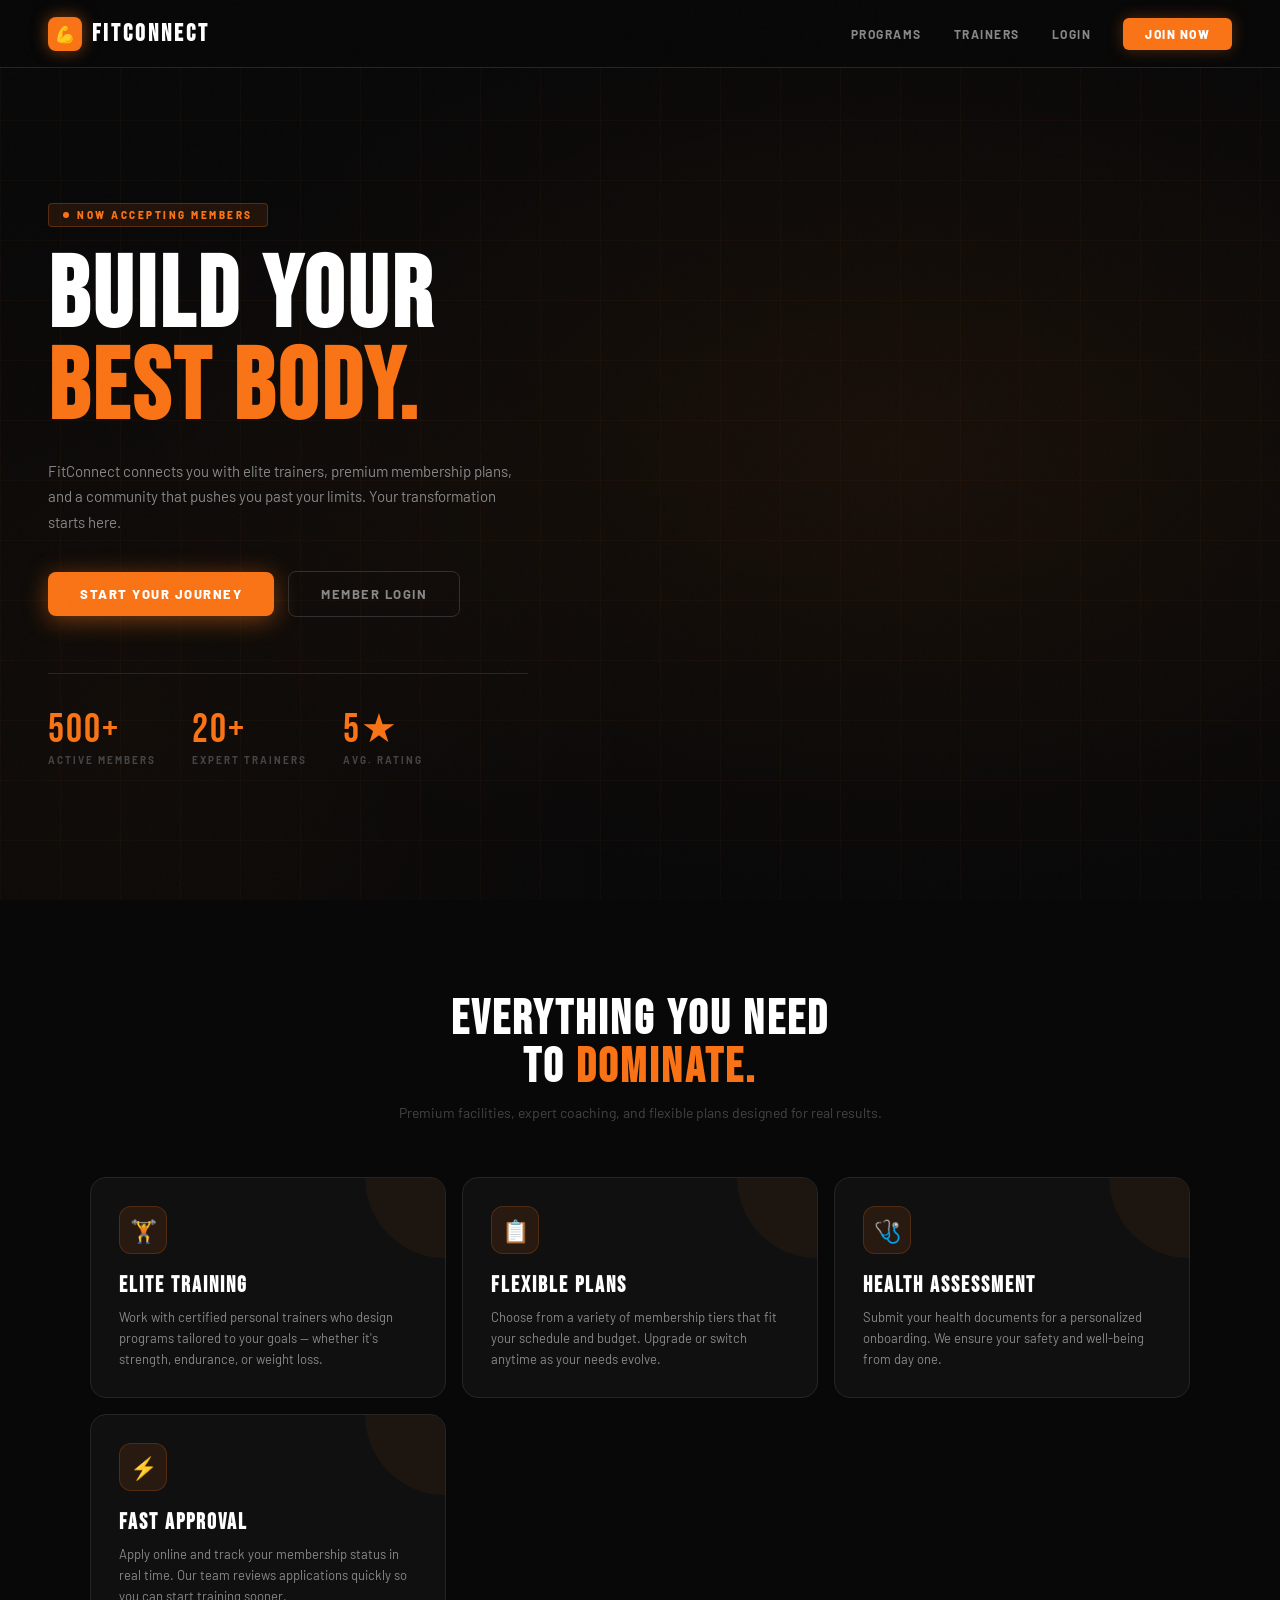
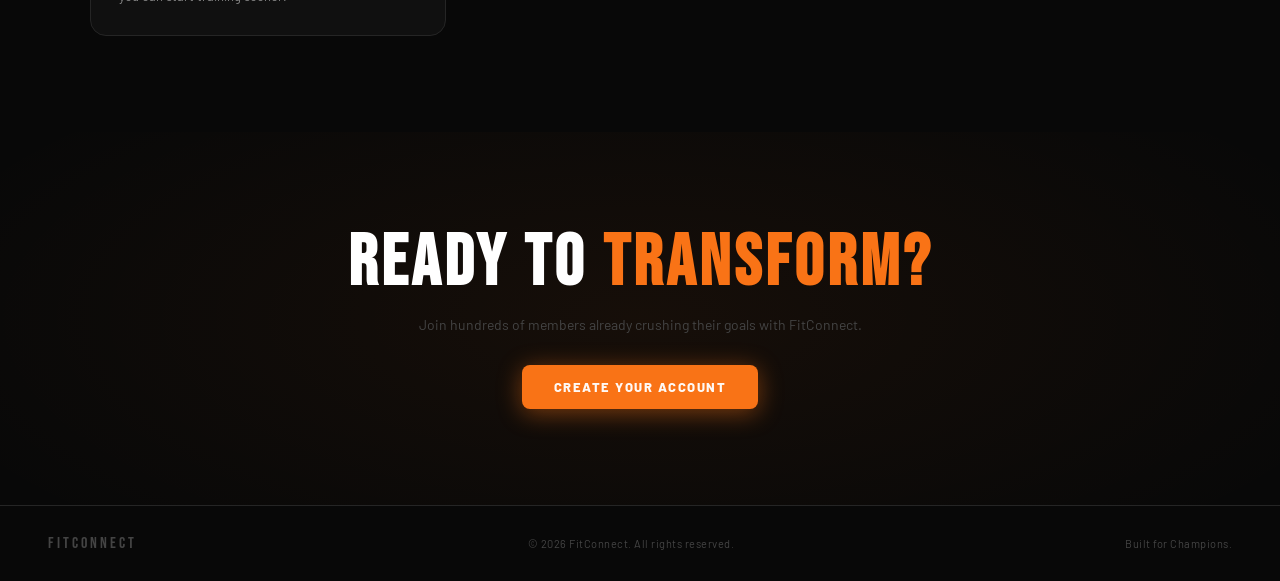
==== frontend/index.html @ fb617625 "Segregated CSS and JS files for user and admin portal frontend" ====
<!DOCTYPE html>
<html lang="en">
<head>
  <meta charset="UTF-8"/>
  <meta name="viewport" content="width=device-width, initial-scale=1.0"/>
  <title>FitConnect – Train Hard. Live Strong.</title>
  <link rel="stylesheet" href="css/style.css"/>
</head>
<body>

  <!-- NAVBAR -->
  <nav class="navbar">
    <a href="index.html" class="nav-logo">
      <div class="nav-logo-icon">💪</div>
      <h1>FitConnect</h1>
    </a>
    <div class="nav-links">
      <a href="#features">Programs</a>
      <a href="#features">Trainers</a>
      <a href="login.html">Login</a>
      <a href="register.html" class="btn-nav">Join Now</a>
    </div>
  </nav>

  <!-- HERO -->
  <section class="hero">
    <div class="hero-bg"></div>
    <div class="hero-grid"></div>
    <div class="hero-content">
      <div class="hero-eyebrow">Now Accepting Members</div>
      <h2>
        Build Your
        <em>Best Body.</em>
      </h2>
      <p class="hero-desc">
        FitConnect connects you with elite trainers, premium membership plans, and a community that pushes you past your limits. Your transformation starts here.
      </p>
      <div class="hero-cta">
        <a href="register.html" class="btn-hero">Start Your Journey</a>
        <a href="login.html" class="btn-hero-ghost">Member Login</a>
      </div>
      <div class="hero-stats">
        <div class="hero-stat">
          <div class="num">500+</div>
          <div class="lbl">Active Members</div>
        </div>
        <div class="hero-stat">
          <div class="num">20+</div>
          <div class="lbl">Expert Trainers</div>
        </div>
        <div class="hero-stat">
          <div class="num">5★</div>
          <div class="lbl">Avg. Rating</div>
        </div>
      </div>
    </div>
  </section>

  <!-- FEATURES -->
  <section class="features" id="features">
    <div class="features-header">
      <h3>Everything You Need<br>To <span style="color:var(--orange)">Dominate.</span></h3>
      <p>Premium facilities, expert coaching, and flexible plans designed for real results.</p>
    </div>
    <div class="features-grid">
      <div class="feature-card">
        <div class="feature-icon">🏋️</div>
        <h4>Elite Training</h4>
        <p>Work with certified personal trainers who design programs tailored to your goals — whether it's strength, endurance, or weight loss.</p>
      </div>
      <div class="feature-card">
        <div class="feature-icon">📋</div>
        <h4>Flexible Plans</h4>
        <p>Choose from a variety of membership tiers that fit your schedule and budget. Upgrade or switch anytime as your needs evolve.</p>
      </div>
      <div class="feature-card">
        <div class="feature-icon">🩺</div>
        <h4>Health Assessment</h4>
        <p>Submit your health documents for a personalized onboarding. We ensure your safety and well-being from day one.</p>
      </div>
      <div class="feature-card">
        <div class="feature-icon">⚡</div>
        <h4>Fast Approval</h4>
        <p>Apply online and track your membership status in real time. Our team reviews applications quickly so you can start training sooner.</p>
      </div>
    </div>
  </section>

  <!-- CTA -->
  <section class="cta-section">
    <h3>Ready to <span>Transform?</span></h3>
    <p>Join hundreds of members already crushing their goals with FitConnect.</p>
    <a href="register.html" class="btn-hero">Create Your Account</a>
  </section>

  <footer class="main-footer">
    <span class="footer-brand">FitConnect</span>
    <span>© 2026 FitConnect. All rights reserved.</span>
    <span>Built for Champions.</span>
  </footer>

</body>
</html>
---- frontend/css/style.css ----
@import url('https://fonts.googleapis.com/css2?family=Bebas+Neue&family=Barlow:ital,wght@0,400;0,500;0,600;0,700;0,800;1,700&display=swap');

*, *::before, *::after { box-sizing: border-box; margin: 0; padding: 0; }

:root {
  --orange:    #f97316;
  --orange-dk: #ea580c;
  --orange-lt: #fed7aa;
  --red:       #ef4444;
  --green:     #22c55e;
  --bg:        #080808;
  --surface:   #101010;
  --surface2:  #181818;
  --surface3:  #202020;
  --border:    #252525;
  --border2:   #303030;
  --txt:       #f0f0f0;
  --txt-muted: #888;
  --txt-dim:   #444;
}

::-webkit-scrollbar { width: 4px; }
::-webkit-scrollbar-track { background: var(--bg); }
::-webkit-scrollbar-thumb { background: var(--border2); border-radius: 2px; }
::-webkit-scrollbar-thumb:hover { background: var(--orange); }

html { scroll-behavior: smooth; }

body {
  font-family: 'Barlow', sans-serif;
  background: var(--bg);
  color: var(--txt);
  min-height: 100vh;
  overflow-x: hidden;
}

/* Noise overlay */
body::before {
  content: '';
  position: fixed; inset: 0;
  background-image: url("data:image/svg+xml,%3Csvg viewBox='0 0 256 256' xmlns='http://www.w3.org/2000/svg'%3E%3Cfilter id='noise'%3E%3CfeTurbulence type='fractalNoise' baseFrequency='0.9' numOctaves='4' stitchTiles='stitch'/%3E%3C/filter%3E%3Crect width='100%25' height='100%25' filter='url(%23noise)' opacity='0.03'/%3E%3C/svg%3E");
  pointer-events: none; z-index: 9998; opacity: 0.5;
}

/* ── NAVBAR ── */
.navbar {
  position: fixed; top: 0; left: 0; right: 0;
  z-index: 100;
  display: flex; align-items: center; justify-content: space-between;
  padding: 0 48px;
  height: 68px;
  background: rgba(8,8,8,0.85);
  backdrop-filter: blur(12px);
  border-bottom: 1px solid var(--border);
}

.nav-logo {
  display: flex; align-items: center; gap: 10px;
  text-decoration: none;
}

.nav-logo-icon {
  width: 34px; height: 34px;
  background: var(--orange);
  border-radius: 8px;
  display: flex; align-items: center; justify-content: center;
  font-size: 16px;
  box-shadow: 0 0 16px rgba(249,115,22,0.5);
}

.nav-logo h1 {
  font-family: 'Bebas Neue', sans-serif;
  font-size: 24px;
  letter-spacing: 3px;
  color: #fff;
}

.nav-links {
  display: flex; align-items: center; gap: 32px;
}

.nav-links a {
  font-size: 12px;
  font-weight: 700;
  letter-spacing: 1.5px;
  text-transform: uppercase;
  color: var(--txt-muted);
  text-decoration: none;
  transition: color 0.2s;
}

.nav-links a:hover { color: var(--txt); }

.nav-links .btn-nav {
  padding: 9px 22px;
  background: var(--orange);
  color: #fff;
  border-radius: 6px;
  font-size: 12px;
  font-weight: 800;
  letter-spacing: 1.5px;
  text-transform: uppercase;
  text-decoration: none;
  transition: all 0.2s;
  box-shadow: 0 0 16px rgba(249,115,22,0.3);
}

.nav-links .btn-nav:hover {
  background: var(--orange-dk);
  box-shadow: 0 0 24px rgba(249,115,22,0.5);
  color: #fff;
}

.nav-user-btn {
  background: none;
  border: none;
  font-family: 'Barlow', sans-serif;
  font-size: 12px;
  font-weight: 700;
  letter-spacing: 1.5px;
  text-transform: uppercase;
  color: var(--txt-muted);
  cursor: pointer;
  transition: color 0.2s;
  padding: 9px 0;
}

.nav-user-btn:hover { color: var(--red); }

/* ── PAGE WRAPPER ── */
.page-wrap {
  padding-top: 68px;
  min-height: 100vh;
}

/* ── AUTH PAGES ── */
.auth-page {
  min-height: 100vh;
  display: flex;
  align-items: center;
  justify-content: center;
  padding: 100px 20px 40px;
  position: relative;
}

.auth-page::after {
  content: '';
  position: fixed;
  top: -100px; left: -100px;
  width: 500px; height: 500px;
  background: radial-gradient(circle, rgba(249,115,22,0.08), transparent 65%);
  pointer-events: none;
}

.auth-page .grid-bg {
  position: fixed; inset: 0;
  background-image:
    linear-gradient(rgba(249,115,22,0.025) 1px, transparent 1px),
    linear-gradient(90deg, rgba(249,115,22,0.025) 1px, transparent 1px);
  background-size: 52px 52px;
  pointer-events: none;
}

.auth-card {
  position: relative; z-index: 1;
  width: 100%; max-width: 460px;
  background: var(--surface);
  border-radius: 20px;
  border: 1px solid var(--border2);
  overflow: hidden;
  box-shadow: 0 40px 100px rgba(0,0,0,0.7), 0 0 0 1px rgba(249,115,22,0.04) inset;
  animation: fadeUp 0.45s ease both;
}

@keyframes fadeUp {
  from { opacity: 0; transform: translateY(20px); }
  to   { opacity: 1; transform: translateY(0); }
}

.card-top-bar {
  height: 3px;
  background: linear-gradient(90deg, var(--orange), var(--orange-dk), transparent);
}

.auth-card-inner { padding: 36px; }

.auth-logo {
  display: flex; align-items: center; gap: 10px;
  margin-bottom: 28px;
}

.auth-logo-icon {
  width: 40px; height: 40px;
  background: var(--orange);
  border-radius: 10px;
  display: flex; align-items: center; justify-content: center;
  font-size: 20px;
  box-shadow: 0 0 20px rgba(249,115,22,0.45);
}

.auth-logo h1 {
  font-family: 'Bebas Neue', sans-serif;
  font-size: 28px;
  letter-spacing: 3px;
  color: #fff;
  line-height: 1;
}

.auth-logo span {
  font-size: 10px;
  font-weight: 700;
  letter-spacing: 3px;
  text-transform: uppercase;
  color: var(--txt-dim);
  display: block;
}

.auth-heading { margin-bottom: 28px; }

.auth-heading h2 {
  font-family: 'Bebas Neue', sans-serif;
  font-size: 30px;
  letter-spacing: 2px;
  color: #fff;
  line-height: 1;
}

.auth-heading p {
  font-size: 12px;
  color: var(--txt-dim);
  margin-top: 5px;
}

.auth-card-footer {
  padding: 14px 36px;
  border-top: 1px solid var(--border);
  background: var(--surface2);
  text-align: center;
  font-size: 12px;
  color: var(--txt-dim);
}

.auth-card-footer a {
  color: var(--orange);
  text-decoration: none;
  font-weight: 700;
}

.auth-card-footer a:hover { text-decoration: underline; }

/* ── FORM ELEMENTS ── */
.form-group { margin-bottom: 16px; }

.form-group label {
  display: block;
  font-size: 10px;
  font-weight: 800;
  letter-spacing: 1.5px;
  text-transform: uppercase;
  color: var(--txt-dim);
  margin-bottom: 6px;
}

.input-wrap { position: relative; }

.input-wrap .input-icon {
  position: absolute; left: 13px; top: 50%;
  transform: translateY(-50%);
  font-size: 14px; pointer-events: none; opacity: 0.35;
}

.input-wrap input,
.input-wrap select {
  width: 100%;
  padding: 11px 13px 11px 38px;
  background: var(--surface2);
  border: 1px solid var(--border2);
  border-radius: 9px;
  font-size: 13px;
  font-family: 'Barlow', sans-serif;
  font-weight: 500;
  color: var(--txt);
  outline: none;
  transition: border-color 0.2s, box-shadow 0.2s;
}

.input-wrap input:focus,
.input-wrap select:focus {
  border-color: var(--orange);
  box-shadow: 0 0 0 3px rgba(249,115,22,0.1);
}

.input-wrap input::placeholder { color: var(--txt-dim); }

/* No-icon inputs */
input.plain,
select.plain {
  width: 100%;
  padding: 11px 13px;
  background: var(--surface2);
  border: 1px solid var(--border2);
  border-radius: 9px;
  font-size: 13px;
  font-family: 'Barlow', sans-serif;
  font-weight: 500;
  color: var(--txt);
  outline: none;
  transition: border-color 0.2s, box-shadow 0.2s;
}

input.plain:focus, select.plain:focus {
  border-color: var(--orange);
  box-shadow: 0 0 0 3px rgba(249,115,22,0.1);
}

input.plain::placeholder { color: var(--txt-dim); }

select.plain option { background: var(--surface2); }

.form-row {
  display: grid;
  grid-template-columns: 1fr 1fr;
  gap: 12px;
}

.form-divider {
  height: 1px;
  background: linear-gradient(90deg, var(--orange), transparent);
  margin: 20px 0;
  opacity: 0.2;
}

/* ── BUTTONS ── */
.btn {
  padding: 12px 24px;
  border: none;
  border-radius: 9px;
  font-family: 'Barlow', sans-serif;
  font-size: 12px;
  font-weight: 800;
  letter-spacing: 1.5px;
  text-transform: uppercase;
  cursor: pointer;
  transition: all 0.2s;
  position: relative;
  overflow: hidden;
}

.btn::before {
  content: '';
  position: absolute; inset: 0;
  background: linear-gradient(135deg, rgba(255,255,255,0.07), transparent);
  pointer-events: none;
}

.btn:hover { transform: translateY(-1px); }
.btn:active { transform: translateY(0); }
.btn:disabled { opacity: 0.5; cursor: not-allowed; transform: none; }

.btn-primary {
  background: var(--orange);
  color: #fff;
  width: 100%;
  box-shadow: 0 4px 20px rgba(249,115,22,0.4);
}

.btn-primary:hover {
  background: var(--orange-dk);
  box-shadow: 0 6px 28px rgba(249,115,22,0.55);
}

.btn-outline {
  background: transparent;
  border: 1px solid var(--border2);
  color: var(--txt-muted);
}

.btn-outline:hover { border-color: var(--txt-muted); color: var(--txt); }

.btn-back {
  flex: 1;
  padding: 12px;
  background: var(--surface2);
  border: 1px solid var(--border2);
  color: var(--txt-muted);
  border-radius: 9px;
  font-family: 'Barlow', sans-serif;
  font-size: 12px;
  font-weight: 700;
  letter-spacing: 1px;
  text-transform: uppercase;
  cursor: pointer;
  transition: all 0.2s;
}

.btn-back:hover { border-color: var(--txt-muted); color: var(--txt); }

/* ── ALERTS ── */
.alert {
  padding: 11px 14px;
  border-radius: 8px;
  font-size: 12px;
  font-weight: 600;
  margin-bottom: 16px;
  display: none;
  align-items: center;
  gap: 8px;
  letter-spacing: 0.3px;
}

.alert.show { display: flex; }

.alert-error {
  background: rgba(239,68,68,0.08);
  border: 1px solid rgba(239,68,68,0.25);
  color: var(--red);
}

.alert-error::before { content: '⚠'; font-size: 14px; }

.alert-success {
  background: rgba(34,197,94,0.08);
  border: 1px solid rgba(34,197,94,0.25);
  color: var(--green);
}

.alert-success::before { content: '✓'; font-size: 14px; }

/* ── BADGES ── */
.badge {
  display: inline-block;
  padding: 4px 12px;
  border-radius: 4px;
  font-size: 10px;
  font-weight: 800;
  text-transform: uppercase;
  letter-spacing: 1.5px;
}

.badge-pending  { background: rgba(251,191,36,0.1);  color: #fbbf24; border: 1px solid rgba(251,191,36,0.3); }
.badge-approved { background: rgba(34,197,94,0.1);   color: var(--green); border: 1px solid rgba(34,197,94,0.3); }
.badge-rejected { background: rgba(239,68,68,0.1);   color: var(--red);   border: 1px solid rgba(239,68,68,0.3); }

/* ── INNER PAGES (status, application) ── */
.inner-navbar {
  position: fixed; top: 0; left: 0; right: 0; z-index: 100;
  display: flex; align-items: center; justify-content: space-between;
  padding: 0 40px;
  height: 64px;
  background: rgba(8,8,8,0.9);
  backdrop-filter: blur(12px);
  border-bottom: 1px solid var(--border);
}

.inner-navbar .brand {
  display: flex; align-items: center; gap: 10px;
}

.inner-navbar .brand-icon {
  width: 30px; height: 30px;
  background: var(--orange);
  border-radius: 7px;
  display: flex; align-items: center; justify-content: center;
  font-size: 14px;
  box-shadow: 0 0 12px rgba(249,115,22,0.4);
}

.inner-navbar .brand h1 {
  font-family: 'Bebas Neue', sans-serif;
  font-size: 22px; letter-spacing: 3px; color: #fff;
}

.logout-btn {
  background: none; border: none;
  font-family: 'Barlow', sans-serif;
  font-size: 11px; font-weight: 700;
  letter-spacing: 1.5px; text-transform: uppercase;
  color: var(--txt-dim); cursor: pointer;
  padding: 8px 14px;
  border-radius: 6px;
  border: 1px solid var(--border);
  transition: all 0.2s;
}

.logout-btn:hover { color: var(--red); border-color: rgba(239,68,68,0.4); }

.inner-page {
  padding-top: 64px;
  min-height: 100vh;
}

.page-container {
  max-width: 600px;
  margin: 0 auto;
  padding: 36px 20px;
}

/* ── SECTION TITLE ── */
.section-title {
  font-family: 'Bebas Neue', sans-serif;
  font-size: 26px;
  letter-spacing: 2px;
  color: #fff;
  margin-bottom: 4px;
}

.section-sub {
  font-size: 11px;
  color: var(--txt-dim);
  letter-spacing: 1px;
  text-transform: uppercase;
  margin-bottom: 24px;
}

/* ── STEP BAR ── */
.step-bar {
  display: flex; gap: 6px;
  margin-bottom: 28px;
}

.step-bar .step {
  flex: 1; height: 3px;
  border-radius: 2px;
  background: var(--border2);
  transition: background 0.3s;
}

.step-bar .step.active { background: var(--orange); }
.step-bar .step.done   { background: var(--green); }

.step-label {
  display: flex; justify-content: space-between;
  font-size: 10px; font-weight: 700;
  letter-spacing: 1px; text-transform: uppercase;
  color: var(--txt-dim);
  margin-bottom: 8px;
}

/* ── APP CARD ── */
.app-card {
  background: var(--surface);
  border-radius: 14px;
  border: 1px solid var(--border2);
  padding: 24px;
  margin-bottom: 16px;
  box-shadow: 0 4px 24px rgba(0,0,0,0.4);
}

.card-label {
  font-size: 9px;
  font-weight: 800;
  letter-spacing: 2.5px;
  text-transform: uppercase;
  color: var(--orange);
  margin-bottom: 16px;
  display: flex; align-items: center; gap: 8px;
}

.card-label::after {
  content: '';
  flex: 1; height: 1px;
  background: linear-gradient(90deg, var(--border), transparent);
}

/* ── PLAN ITEMS ── */
.plan-item {
  border: 1px solid var(--border2);
  border-radius: 10px;
  padding: 16px;
  margin-bottom: 10px;
  cursor: pointer;
  display: flex;
  justify-content: space-between;
  align-items: center;
  transition: border-color 0.2s, background 0.2s;
  background: var(--surface2);
}

.plan-item:hover { border-color: rgba(249,115,22,0.4); background: var(--surface3); }

.plan-item.selected {
  border: 2px solid var(--orange);
  background: rgba(249,115,22,0.06);
}

.plan-name { font-size: 14px; font-weight: 700; color: var(--txt); }
.plan-desc { font-size: 11px; color: var(--txt-muted); margin-top: 3px; }
.plan-duration { font-size: 10px; color: var(--txt-dim); margin-top: 2px; }

.plan-price {
  font-family: 'Bebas Neue', sans-serif;
  font-size: 22px;
  letter-spacing: 1px;
  color: var(--orange);
}

.plan-price span { font-family: 'Barlow', sans-serif; font-size: 11px; color: var(--txt-dim); }

/* ── TRAINER ITEMS ── */
.trainer-item {
  border: 1px solid var(--border2);
  border-radius: 10px;
  padding: 14px 16px;
  margin-bottom: 10px;
  cursor: pointer;
  display: flex;
  align-items: center;
  gap: 14px;
  transition: border-color 0.2s, background 0.2s;
  background: var(--surface2);
}

.trainer-item:hover { border-color: rgba(249,115,22,0.3); background: var(--surface3); }

.trainer-item.selected {
  border: 2px solid var(--green);
  background: rgba(34,197,94,0.05);
}

.trainer-avatar {
  width: 42px; height: 42px;
  border-radius: 10px;
  background: linear-gradient(135deg, var(--orange), var(--orange-dk));
  display: flex; align-items: center; justify-content: center;
  font-family: 'Bebas Neue', sans-serif;
  font-size: 20px;
  color: #fff;
  flex-shrink: 0;
  box-shadow: 0 0 12px rgba(249,115,22,0.3);
}

.trainer-name { font-size: 14px; font-weight: 700; color: var(--txt); }
.trainer-spec { font-size: 11px; color: var(--txt-muted); margin-top: 2px; }
.trainer-exp  { font-size: 10px; color: var(--txt-dim); margin-top: 1px; }

.trainer-skip {
  border: 1px dashed var(--border2);
  border-radius: 10px;
  padding: 14px 16px;
  margin-bottom: 10px;
  cursor: pointer;
  text-align: center;
  font-size: 12px;
  font-weight: 600;
  color: var(--txt-dim);
  transition: all 0.2s;
  background: transparent;
}

.trainer-skip:hover { border-color: var(--border); color: var(--txt-muted); }
.trainer-skip.selected { border-color: var(--green); color: var(--green); background: rgba(34,197,94,0.05); }

/* ── REVIEW TABLE ── */
.review-table {
  width: 100%;
  border-collapse: collapse;
  font-size: 13px;
}

.review-table tr { border-bottom: 1px solid var(--border); }
.review-table tr:last-child { border-bottom: none; }

.review-table td {
  padding: 12px 0;
  vertical-align: middle;
}

.review-table td:first-child {
  font-size: 10px;
  font-weight: 700;
  letter-spacing: 1.5px;
  text-transform: uppercase;
  color: var(--txt-dim);
  width: 35%;
}

.review-table td:last-child { color: var(--txt); font-weight: 600; }

/* ── STATUS CARD ── */
.status-card {
  background: var(--surface);
  border-radius: 14px;
  border: 1px solid var(--border2);
  overflow: hidden;
  box-shadow: 0 4px 24px rgba(0,0,0,0.4);
}

.status-card-header {
  padding: 24px;
  border-bottom: 1px solid var(--border);
  display: flex;
  align-items: center;
  gap: 14px;
}

.status-icon {
  width: 48px; height: 48px;
  border-radius: 12px;
  display: flex; align-items: center; justify-content: center;
  font-size: 22px;
  flex-shrink: 0;
}

.status-icon.pending  { background: rgba(251,191,36,0.1); border: 1px solid rgba(251,191,36,0.2); }
.status-icon.approved { background: rgba(34,197,94,0.1);  border: 1px solid rgba(34,197,94,0.2); }
.status-icon.rejected { background: rgba(239,68,68,0.1);  border: 1px solid rgba(239,68,68,0.2); }

.status-title {
  font-family: 'Bebas Neue', sans-serif;
  font-size: 22px; letter-spacing: 2px; color: #fff;
}

.status-body { padding: 24px; }

.status-table {
  width: 100%; border-collapse: collapse; font-size: 13px;
}

.status-table tr { border-bottom: 1px solid var(--border); }
.status-table tr:last-child { border-bottom: none; }

.status-table td {
  padding: 11px 0;
  vertical-align: middle;
}

.status-table td:first-child {
  font-size: 10px; font-weight: 700;
  letter-spacing: 1.5px; text-transform: uppercase;
  color: var(--txt-dim); width: 40%;
}

.status-table td:last-child { color: var(--txt); font-weight: 600; }

/* ── LOADING ── */
.loading-state {
  text-align: center;
  padding: 60px 20px;
  color: var(--txt-dim);
  font-size: 13px;
  font-weight: 600;
  letter-spacing: 1px;
}

.loading-state::after {
  content: '...';
  animation: dots 1.4s infinite;
}

@keyframes dots {
  0%,20%   { content: '.'; }
  40%,60%  { content: '..'; }
  80%,100% { content: '...'; }
}

/* ── FOOTER ── */
.main-footer {
  border-top: 1px solid var(--border);
  padding: 28px 48px;
  display: flex;
  align-items: center;
  justify-content: space-between;
  font-size: 11px;
  color: var(--txt-dim);
  letter-spacing: 0.5px;
}

.footer-brand {
  font-family: 'Bebas Neue', sans-serif;
  font-size: 16px;
  letter-spacing: 3px;
  color: var(--txt-dim);
}

/* ── HOMEPAGE SPECIFIC ── */
.hero {
  min-height: 100vh;
  display: flex;
  align-items: center;
  position: relative;
  overflow: hidden;
  padding: 68px 48px 0;
}

.hero-bg {
  position: absolute; inset: 0;
  background:
    radial-gradient(ellipse 60% 50% at 70% 50%, rgba(249,115,22,0.07), transparent),
    radial-gradient(ellipse 40% 60% at 10% 80%, rgba(249,115,22,0.04), transparent);
}

.hero-grid {
  position: absolute; inset: 0;
  background-image:
    linear-gradient(rgba(249,115,22,0.03) 1px, transparent 1px),
    linear-gradient(90deg, rgba(249,115,22,0.03) 1px, transparent 1px);
  background-size: 60px 60px;
}

.hero-content {
  position: relative; z-index: 1;
  max-width: 680px;
}

.hero-eyebrow {
  display: inline-flex; align-items: center; gap: 8px;
  padding: 5px 14px;
  background: rgba(249,115,22,0.1);
  border: 1px solid rgba(249,115,22,0.25);
  border-radius: 4px;
  font-size: 10px; font-weight: 800;
  letter-spacing: 2.5px; text-transform: uppercase;
  color: var(--orange);
  margin-bottom: 24px;
}

.hero-eyebrow::before {
  content: '';
  width: 6px; height: 6px;
  background: var(--orange);
  border-radius: 50%;
  animation: heroPulse 2s infinite;
}

@keyframes heroPulse {
  0%, 100% { box-shadow: 0 0 0 0 rgba(249,115,22,0.6); }
  50%       { box-shadow: 0 0 0 5px rgba(249,115,22,0); }
}

.hero h2 {
  font-family: 'Bebas Neue', sans-serif;
  font-size: clamp(56px, 8vw, 100px);
  letter-spacing: 4px;
  line-height: 0.92;
  color: #fff;
  margin-bottom: 24px;
}

.hero h2 em {
  font-style: normal;
  color: var(--orange);
  display: block;
}

.hero-desc {
  font-size: 15px;
  color: var(--txt-muted);
  line-height: 1.7;
  max-width: 480px;
  margin-bottom: 36px;
}

.hero-cta {
  display: flex; align-items: center; gap: 14px;
  flex-wrap: wrap;
}

.btn-hero {
  padding: 14px 32px;
  background: var(--orange);
  color: #fff;
  border: none;
  border-radius: 8px;
  font-family: 'Barlow', sans-serif;
  font-size: 13px; font-weight: 800;
  letter-spacing: 1.5px; text-transform: uppercase;
  cursor: pointer;
  text-decoration: none;
  display: inline-block;
  transition: all 0.2s;
  box-shadow: 0 4px 24px rgba(249,115,22,0.45);
}

.btn-hero:hover {
  background: var(--orange-dk);
  box-shadow: 0 6px 32px rgba(249,115,22,0.6);
  transform: translateY(-2px);
}

.btn-hero-ghost {
  padding: 14px 32px;
  background: transparent;
  color: var(--txt-muted);
  border: 1px solid var(--border2);
  border-radius: 8px;
  font-family: 'Barlow', sans-serif;
  font-size: 13px; font-weight: 700;
  letter-spacing: 1.5px; text-transform: uppercase;
  cursor: pointer;
  text-decoration: none;
  display: inline-block;
  transition: all 0.2s;
}

.btn-hero-ghost:hover { border-color: var(--txt-muted); color: var(--txt); }

.hero-stats {
  display: flex; gap: 36px;
  margin-top: 56px;
  padding-top: 36px;
  border-top: 1px solid var(--border);
}

.hero-stat .num {
  font-family: 'Bebas Neue', sans-serif;
  font-size: 40px; letter-spacing: 2px;
  color: var(--orange); line-height: 1;
}

.hero-stat .lbl {
  font-size: 10px; font-weight: 700;
  letter-spacing: 2px; text-transform: uppercase;
  color: var(--txt-dim); margin-top: 4px;
}

/* Features section */
.features {
  padding: 96px 48px;
  position: relative;
}

.features-header {
  text-align: center;
  margin-bottom: 56px;
}

.features-header h3 {
  font-family: 'Bebas Neue', sans-serif;
  font-size: 48px; letter-spacing: 3px;
  color: #fff; line-height: 1;
  margin-bottom: 12px;
}

.features-header p { font-size: 14px; color: var(--txt-dim); }

.features-grid {
  display: grid;
  grid-template-columns: repeat(auto-fit, minmax(280px, 1fr));
  gap: 16px;
  max-width: 1100px;
  margin: 0 auto;
}

.feature-card {
  background: var(--surface);
  border: 1px solid var(--border);
  border-radius: 16px;
  padding: 28px;
  transition: border-color 0.2s, transform 0.2s;
  position: relative;
  overflow: hidden;
}

.feature-card::after {
  content: '';
  position: absolute; top: 0; right: 0;
  width: 80px; height: 80px;
  border-radius: 0 16px 0 80px;
  background: var(--orange);
  opacity: 0.05;
}

.feature-card:hover { border-color: rgba(249,115,22,0.3); transform: translateY(-4px); }

.feature-icon {
  width: 48px; height: 48px;
  background: rgba(249,115,22,0.1);
  border: 1px solid rgba(249,115,22,0.2);
  border-radius: 12px;
  display: flex; align-items: center; justify-content: center;
  font-size: 22px; margin-bottom: 18px;
}

.feature-card h4 {
  font-family: 'Bebas Neue', sans-serif;
  font-size: 22px; letter-spacing: 2px;
  color: #fff; margin-bottom: 8px;
}

.feature-card p { font-size: 13px; color: var(--txt-muted); line-height: 1.6; }

/* CTA section */
.cta-section {
  padding: 96px 48px;
  text-align: center;
  position: relative;
  overflow: hidden;
}

.cta-section::before {
  content: '';
  position: absolute; inset: 0;
  background: radial-gradient(ellipse 60% 80% at 50% 50%, rgba(249,115,22,0.06), transparent);
}

.cta-section h3 {
  font-family: 'Bebas Neue', sans-serif;
  font-size: clamp(40px, 6vw, 72px);
  letter-spacing: 4px; color: #fff; line-height: 1;
  margin-bottom: 16px; position: relative; z-index: 1;
}

.cta-section h3 span { color: var(--orange); }
.cta-section p { font-size: 14px; color: var(--txt-dim); margin-bottom: 32px; position: relative; z-index: 1; }

@media (max-width: 768px) {
  .navbar { padding: 0 20px; }
  .nav-links { gap: 16px; }
  .hero { padding: 88px 20px 48px; }
  .hero h2 { font-size: 52px; }
  .hero-stats { gap: 20px; }
  .features { padding: 60px 20px; }
  .cta-section { padding: 60px 20px; }
  .form-row { grid-template-columns: 1fr; }
  .main-footer { flex-direction: column; gap: 8px; text-align: center; }
}
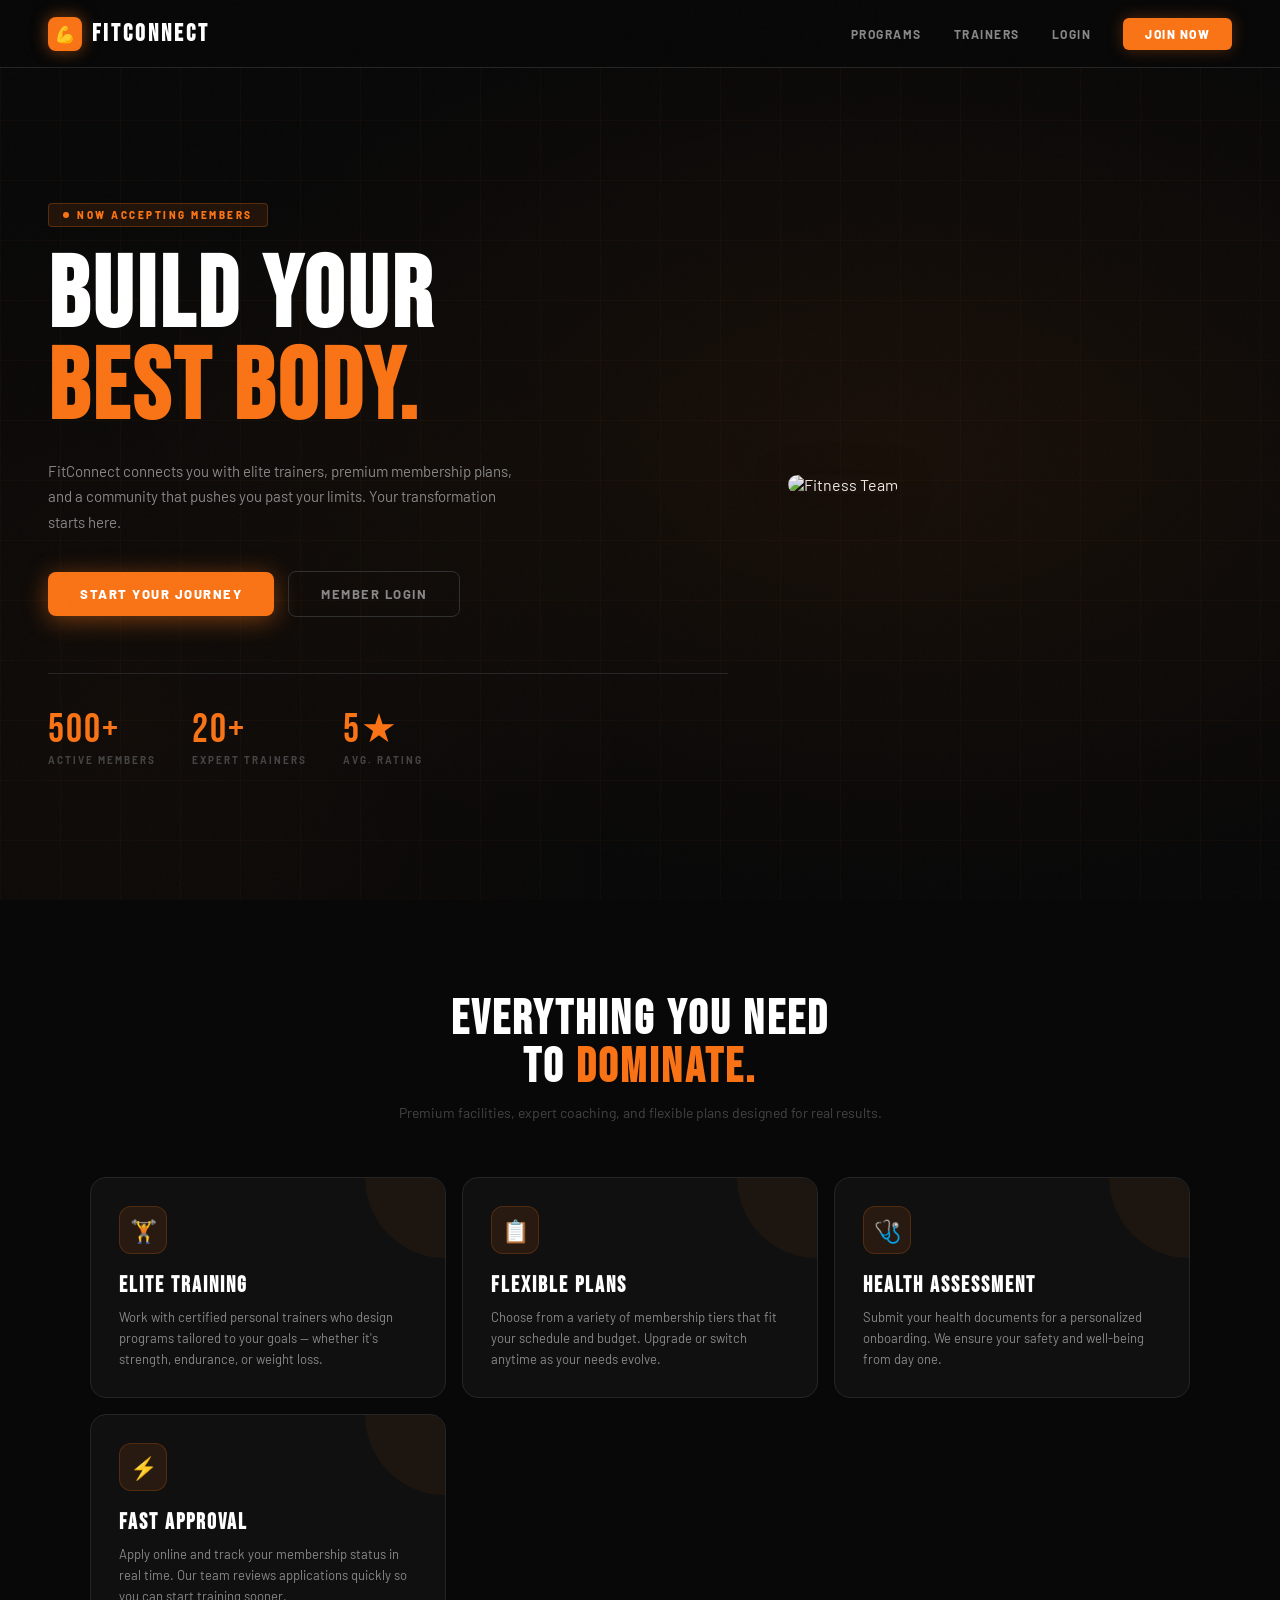
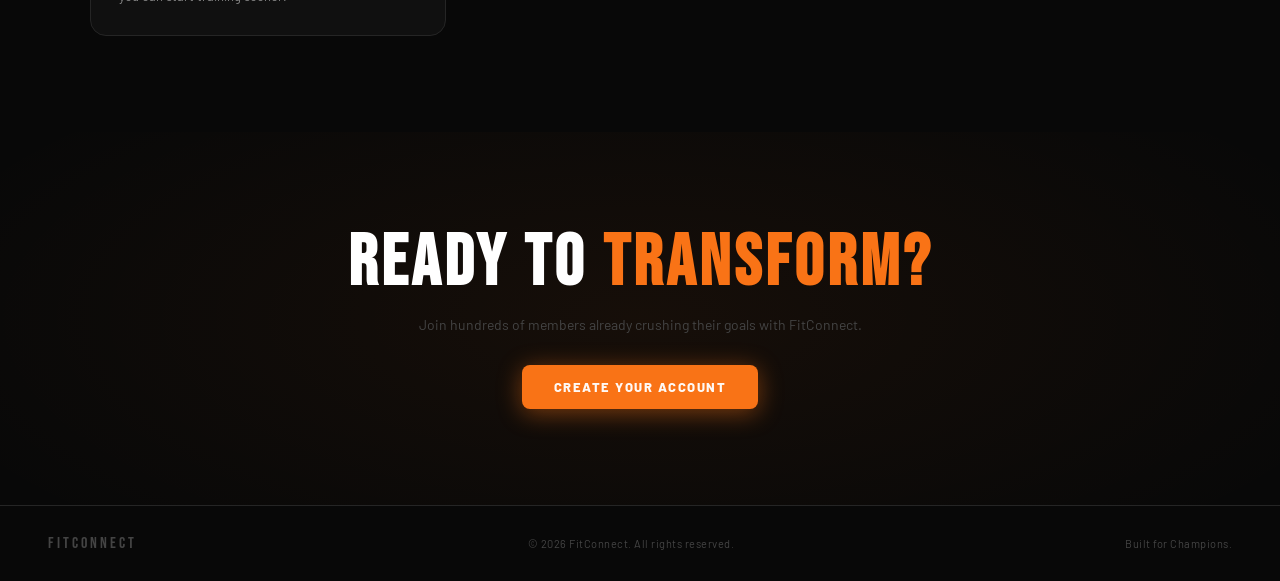
==== commit 0a355e70: "Added image" ====
--- a/frontend/index.html
+++ b/frontend/index.html
@@ -39,6 +39,7 @@
         <a href="register.html" class="btn-hero">Start Your Journey</a>
         <a href="login.html" class="btn-hero-ghost">Member Login</a>
       </div>
+      
       <div class="hero-stats">
         <div class="hero-stat">
           <div class="num">500+</div>
@@ -54,6 +55,9 @@
         </div>
       </div>
     </div>
+    <div class="hero-image">
+    <img src="image/fitness.png" alt="Fitness Team" />
+  </div>
   </section>
 
   <!-- FEATURES -->
@@ -100,4 +104,4 @@
   </footer>
 
 </body>
-</html>+</html>
--- a/frontend/css/style.css
+++ b/frontend/css/style.css
@@ -779,7 +779,10 @@
   align-items: center;
   position: relative;
   overflow: hidden;
+  justify-content: flex-start; 
+  gap: 40px;
   padding: 68px 48px 0;
+
 }
 
 .hero-bg {
@@ -800,6 +803,20 @@
 .hero-content {
   position: relative; z-index: 1;
   max-width: 680px;
+  flex: 2;
+}
+
+.hero-image {
+  flex: 1;
+  text-align: left;
+}
+
+.hero-image img {
+  max-width: 80%;
+  height: auto;
+  border-radius: 12px;
+  box-shadow: 0 6px 32px rgba(0,0,0,0.6);
+  margin-left: 20px
 }
 
 .hero-eyebrow {
@@ -1013,4 +1030,4 @@
   .cta-section { padding: 60px 20px; }
   .form-row { grid-template-columns: 1fr; }
   .main-footer { flex-direction: column; gap: 8px; text-align: center; }
-}+}
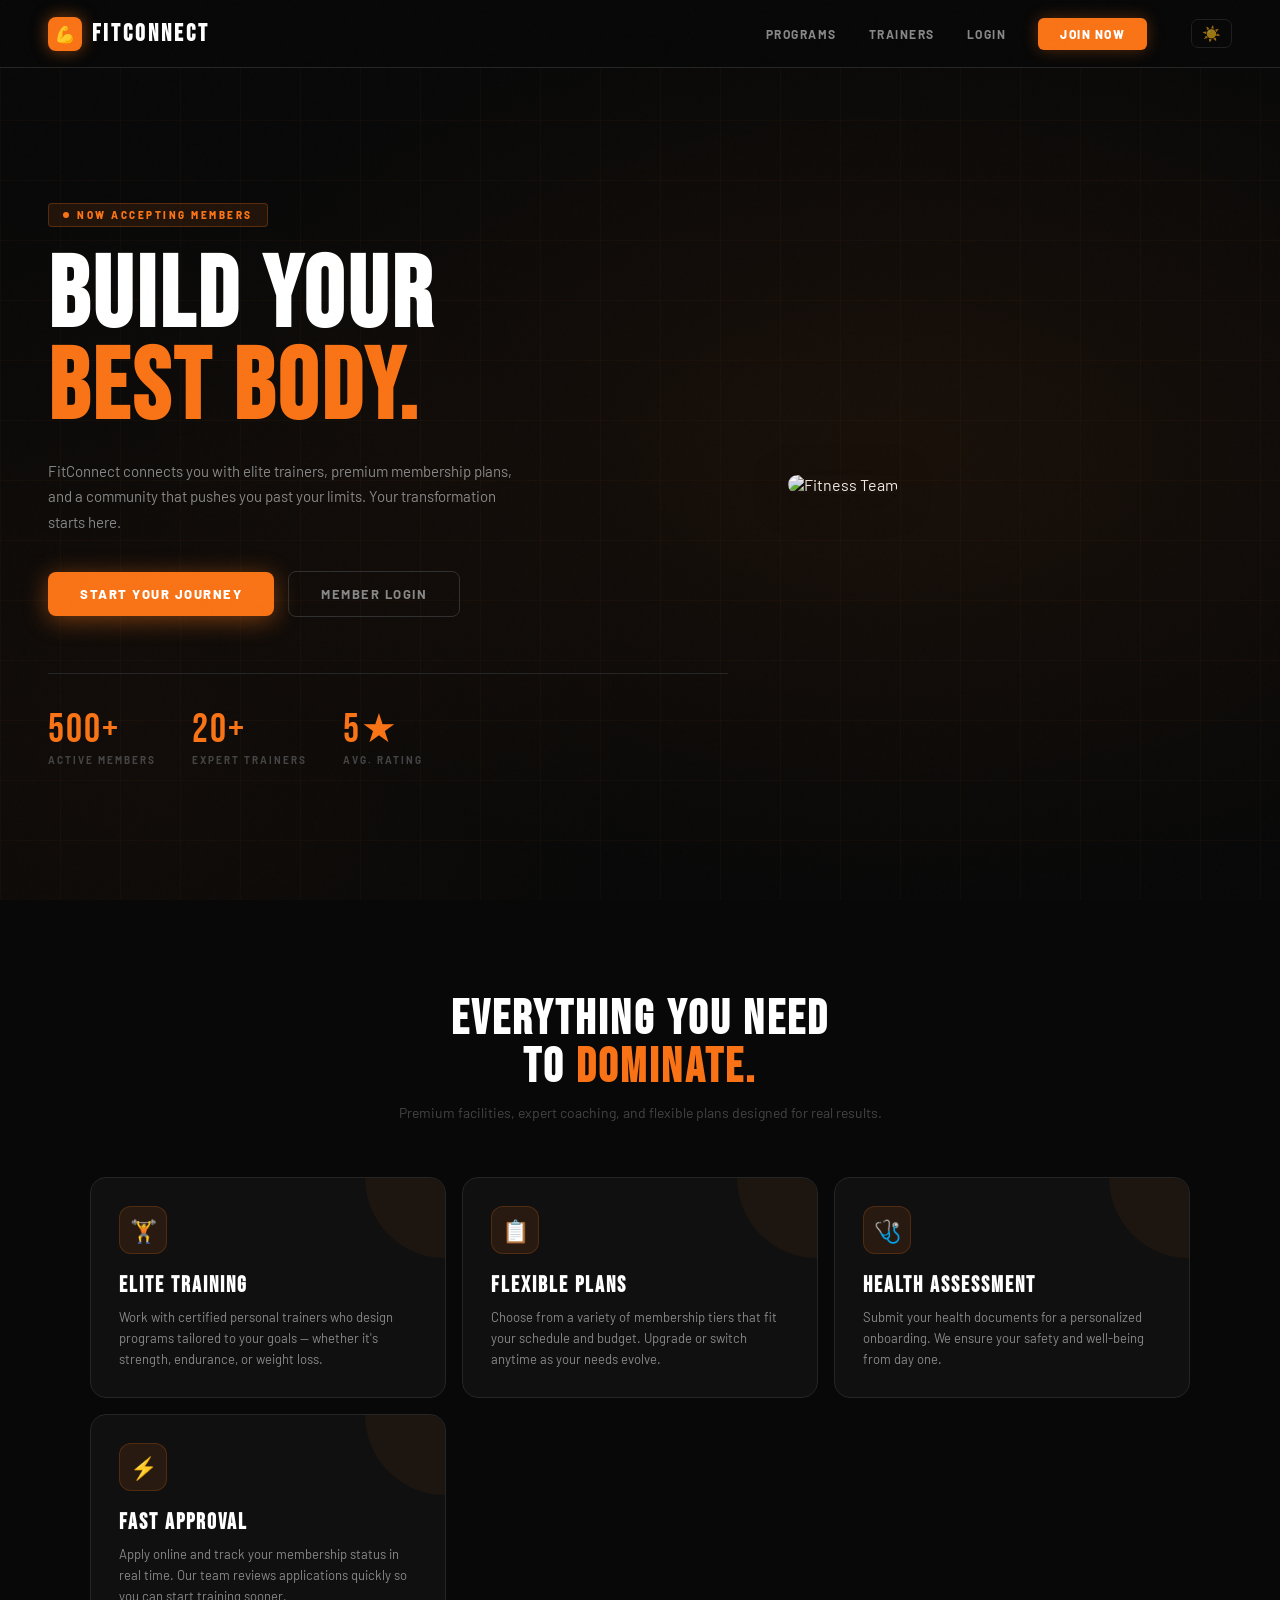
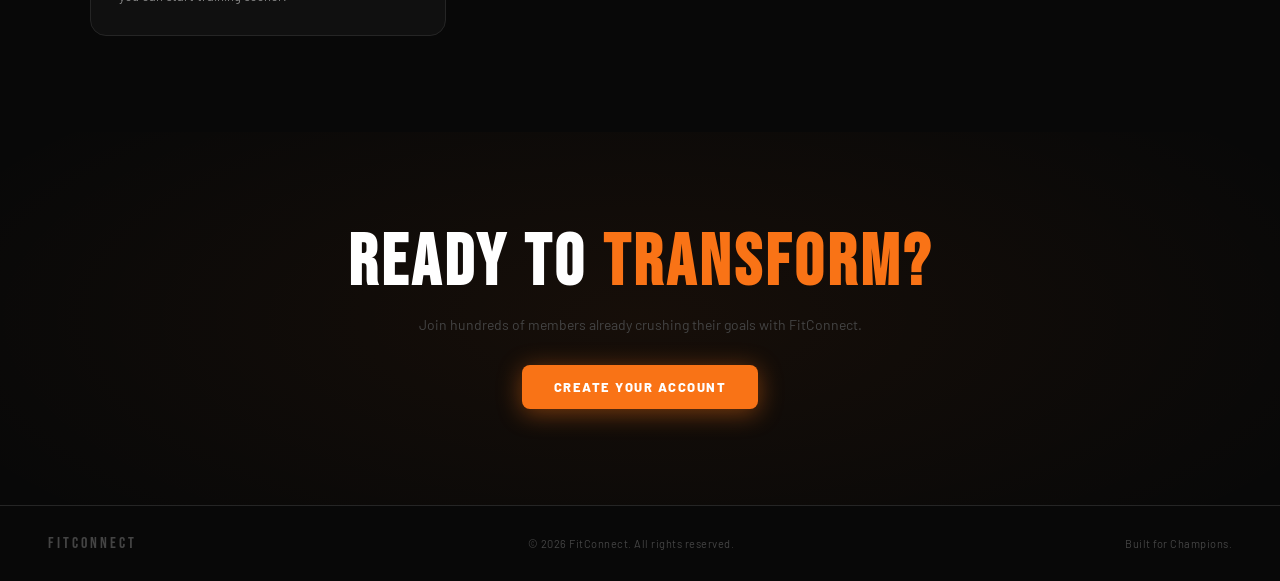
==== commit 061844d1: "index.html" ====
--- a/frontend/index.html
+++ b/frontend/index.html
@@ -90,7 +90,6 @@
     </div>
   </section>
 
-  <!-- CTA -->
   <section class="cta-section">
     <h3>Ready to <span>Transform?</span></h3>
     <p>Join hundreds of members already crushing their goals with FitConnect.</p>
@@ -103,5 +102,6 @@
     <span>Built for Champions.</span>
   </footer>
 
+  <script src="js/theme.js"></script>
 </body>
 </html>
--- a/frontend/css/style.css
+++ b/frontend/css/style.css
@@ -52,6 +52,8 @@
   background: rgba(8,8,8,0.85);
   backdrop-filter: blur(12px);
   border-bottom: 1px solid var(--border);
+
+
 }
 
 .nav-logo {
@@ -1004,10 +1006,26 @@
   overflow: hidden;
 }
 
+/*.cta-section::before {*/
+/*  content: '';*/
+/*  position: absolute; inset: 0;*/
+/*  background: radial-gradient(ellipse 60% 80% at 50% 50%, rgba(249,115,22,0.06), transparent);*/
+/*}*/
+
 .cta-section::before {
   content: '';
-  position: absolute; inset: 0;
+  position: absolute;
+  inset: 0;
   background: radial-gradient(ellipse 60% 80% at 50% 50%, rgba(249,115,22,0.06), transparent);
+  pointer-events: none;
+  z-index: 0;
+}
+
+.cta-section h3,
+.cta-section p,
+.cta-section a {
+  position: relative;
+  z-index: 1;
 }
 
 .cta-section h3 {
@@ -1031,3 +1049,351 @@
   .form-row { grid-template-columns: 1fr; }
   .main-footer { flex-direction: column; gap: 8px; text-align: center; }
 }
+
+
+
+
+  .status-page-bg {
+            position: fixed; inset: 0;
+            background:
+                radial-gradient(ellipse 50% 40% at 80% 20%, rgba(249,115,22,0.06), transparent),
+                radial-gradient(ellipse 40% 50% at 10% 80%, rgba(249,115,22,0.04), transparent);
+            pointer-events: none;
+            z-index: 0;
+        }
+ 
+        .status-grid-bg {
+            position: fixed; inset: 0;
+            background-image:
+                linear-gradient(rgba(249,115,22,0.025) 1px, transparent 1px),
+                linear-gradient(90deg, rgba(249,115,22,0.025) 1px, transparent 1px);
+            background-size: 52px 52px;
+            pointer-events: none;
+            z-index: 0;
+        }
+ 
+        .page-container {
+            position: relative;
+            z-index: 1;
+        }
+ 
+        /* ── PAGE HEADER ── */
+        .status-page-header {
+            margin-bottom: 28px;
+            animation: fadeUp 0.4s ease both;
+        }
+ 
+        .status-eyebrow {
+            display: inline-flex; align-items: center; gap: 8px;
+            padding: 4px 12px;
+            background: rgba(249,115,22,0.1);
+            border: 1px solid rgba(249,115,22,0.2);
+            border-radius: 4px;
+            font-size: 10px; font-weight: 800;
+            letter-spacing: 2.5px; text-transform: uppercase;
+            color: var(--orange);
+            margin-bottom: 12px;
+        }
+ 
+        .status-eyebrow::before {
+            content: '';
+            width: 5px; height: 5px;
+            background: var(--orange);
+            border-radius: 50%;
+            animation: heroPulse 2s infinite;
+        }
+ 
+        .status-page-title {
+            font-family: 'Bebas Neue', sans-serif;
+            font-size: 38px;
+            letter-spacing: 3px;
+            color: #fff;
+            line-height: 1;
+            margin-bottom: 6px;
+        }
+ 
+        .status-page-sub {
+            font-size: 12px;
+            color: var(--txt-dim);
+            letter-spacing: 1px;
+        }
+ 
+        /* ── ENHANCED STATUS CARD ── */
+        .status-card {
+            background: var(--surface);
+            border-radius: 18px;
+            border: 1px solid var(--border2);
+            overflow: hidden;
+            box-shadow: 0 8px 40px rgba(0,0,0,0.5), 0 0 0 1px rgba(249,115,22,0.03) inset;
+            animation: fadeUp 0.45s ease 0.1s both;
+        }
+ 
+        .status-card-top-bar {
+            height: 3px;
+        }
+ 
+        .status-card-top-bar.pending  { background: linear-gradient(90deg, #fbbf24, rgba(251,191,36,0.1)); }
+        .status-card-top-bar.approved { background: linear-gradient(90deg, #22c55e, rgba(34,197,94,0.1)); }
+        .status-card-top-bar.rejected { background: linear-gradient(90deg, #ef4444, rgba(239,68,68,0.1)); }
+ 
+        .status-card-header {
+            padding: 28px 28px 24px;
+            border-bottom: 1px solid var(--border);
+            display: flex;
+            align-items: center;
+            justify-content: space-between;
+            gap: 16px;
+        }
+ 
+        .status-header-left {
+            display: flex; align-items: center; gap: 16px;
+        }
+ 
+        .status-icon {
+            width: 52px; height: 52px;
+            border-radius: 14px;
+            display: flex; align-items: center; justify-content: center;
+            font-size: 24px;
+            flex-shrink: 0;
+        }
+ 
+        .status-icon.pending  {
+            background: rgba(251,191,36,0.1);
+            border: 1px solid rgba(251,191,36,0.25);
+            box-shadow: 0 0 20px rgba(251,191,36,0.1);
+        }
+        .status-icon.approved {
+            background: rgba(34,197,94,0.1);
+            border: 1px solid rgba(34,197,94,0.25);
+            box-shadow: 0 0 20px rgba(34,197,94,0.1);
+        }
+        .status-icon.rejected {
+            background: rgba(239,68,68,0.1);
+            border: 1px solid rgba(239,68,68,0.25);
+            box-shadow: 0 0 20px rgba(239,68,68,0.1);
+        }
+ 
+        .status-header-text {}
+ 
+        .status-title {
+            font-family: 'Bebas Neue', sans-serif;
+            font-size: 24px; letter-spacing: 2px; color: #fff;
+            line-height: 1;
+            margin-bottom: 4px;
+        }
+ 
+        .status-subtitle {
+            font-size: 11px;
+            color: var(--txt-dim);
+            letter-spacing: 1px;
+        }
+ 
+        /* ── STATUS BODY ── */
+        .status-body {
+            padding: 0;
+        }
+ 
+        .status-row {
+            display: flex;
+            align-items: center;
+            justify-content: space-between;
+            padding: 16px 28px;
+            border-bottom: 1px solid var(--border);
+            transition: background 0.15s;
+        }
+ 
+        .status-row:last-child { border-bottom: none; }
+        .status-row:hover { background: rgba(255,255,255,0.015); }
+ 
+        .status-row-label {
+            font-size: 10px;
+            font-weight: 800;
+            letter-spacing: 2px;
+            text-transform: uppercase;
+            color: var(--txt-dim);
+            display: flex; align-items: center; gap: 8px;
+        }
+ 
+        .status-row-label .row-icon {
+            font-size: 13px;
+            opacity: 0.5;
+        }
+ 
+        .status-row-value {
+            font-size: 13px;
+            font-weight: 600;
+            color: var(--txt);
+            text-align: right;
+        }
+ 
+        /* ── STATUS FOOTER ── */
+        .status-card-footer {
+            padding: 18px 28px;
+            background: var(--surface2);
+            border-top: 1px solid var(--border);
+            display: flex;
+            align-items: center;
+            justify-content: space-between;
+            font-size: 11px;
+            color: var(--txt-dim);
+        }
+ 
+        .status-card-footer .footer-note {
+            display: flex; align-items: center; gap: 6px;
+        }
+ 
+        /* ── HELP CARD ── */
+        .help-card {
+            margin-top: 16px;
+            background: var(--surface);
+            border: 1px solid var(--border);
+            border-radius: 12px;
+            padding: 18px 22px;
+            display: flex;
+            align-items: center;
+            gap: 14px;
+            animation: fadeUp 0.45s ease 0.2s both;
+        }
+ 
+        .help-card-icon {
+            width: 36px; height: 36px;
+            background: rgba(249,115,22,0.1);
+            border: 1px solid rgba(249,115,22,0.2);
+            border-radius: 9px;
+            display: flex; align-items: center; justify-content: center;
+            font-size: 16px;
+            flex-shrink: 0;
+        }
+ 
+        .help-card-text {
+            font-size: 12px;
+            color: var(--txt-muted);
+            line-height: 1.6;
+        }
+ 
+        .help-card-text strong {
+            display: block;
+            font-size: 11px;
+            font-weight: 800;
+            letter-spacing: 1.5px;
+            text-transform: uppercase;
+            color: var(--txt);
+            margin-bottom: 2px;
+        }
+ 
+        /* ── NO APPLICATION CARD ── */
+        #no-application {
+            text-align: center;
+            padding: 48px 28px;
+            animation: fadeUp 0.45s ease both;
+        }
+ 
+        #no-application .empty-icon {
+            width: 64px; height: 64px;
+            background: rgba(249,115,22,0.08);
+            border: 1px solid rgba(249,115,22,0.15);
+            border-radius: 16px;
+            display: flex; align-items: center; justify-content: center;
+            font-size: 28px;
+            margin: 0 auto 18px;
+        }
+ 
+        #no-application h3 {
+            font-family: 'Bebas Neue', sans-serif;
+            font-size: 22px; letter-spacing: 2px;
+            color: #fff; margin-bottom: 8px;
+        }
+ 
+        #no-application p {
+            font-size: 13px;
+            color: var(--txt-dim);
+            margin-bottom: 24px;
+            line-height: 1.6;
+        }
+ 
+        /* Loading */
+        .loading-state {
+            text-align: center;
+            padding: 60px 20px;
+            animation: fadeUp 0.4s ease both;
+        }
+ 
+        .loading-spinner {
+            width: 36px; height: 36px;
+            border: 2px solid var(--border2);
+            border-top-color: var(--orange);
+            border-radius: 50%;
+            animation: spin 0.8s linear infinite;
+            margin: 0 auto 16px;
+        }
+ 
+        @keyframes spin {
+            to { transform: rotate(360deg); }
+        }
+ 
+        .loading-state p {
+            font-size: 12px;
+            font-weight: 700;
+            letter-spacing: 2px;
+            text-transform: uppercase;
+            color: var(--txt-dim);
+        }
+
+/* ═══════════════════════════════════════════════════
+   LIGHT MODE  (html.light)
+   Overrides dark variables — all other styles reuse
+   var(--bg), var(--surface) etc automatically.
+═══════════════════════════════════════════════════ */
+html.light {
+  --bg:        #f4f4f4;
+  --surface:   #ffffff;
+  --surface2:  #eeeeee;
+  --surface3:  #e5e5e5;
+  --border:    #dedede;
+  --border2:   #cccccc;
+  --txt:       #111111;
+  --txt-muted: #555555;
+  --txt-dim:   #999999;
+}
+
+html.light .navbar,
+html.light .inner-navbar {
+  background: rgba(244,244,244,0.92);
+  border-bottom-color: var(--border);
+}
+html.light .nav-logo h1,
+html.light .inner-navbar .brand h1 { color: #111; }
+html.light .nav-links a            { color: var(--txt-muted); }
+html.light .nav-links a:hover      { color: #111; }
+html.light .auth-card              { box-shadow: 0 8px 32px rgba(0,0,0,0.1); }
+html.light .auth-card-footer       { background: var(--surface2); }
+html.light .auth-heading h2,
+html.light .auth-logo h1,
+html.light .section-title,
+html.light .status-title,
+html.light .status-page-title      { color: #111; }
+html.light .app-card,
+html.light .status-card,
+html.light .feature-card,
+html.light .help-card              { background: var(--surface); border-color: var(--border2); box-shadow: 0 2px 12px rgba(0,0,0,0.07); }
+html.light .plan-item,
+html.light .trainer-item           { background: var(--surface2); border-color: var(--border); }
+html.light .plan-item:hover,
+html.light .trainer-item:hover     { background: var(--surface3); }
+html.light .review-table tr,
+html.light .status-table tr,
+html.light .status-row             { border-color: var(--border); }
+html.light .status-row:hover       { background: rgba(0,0,0,0.02); }
+html.light .status-card-footer     { background: var(--surface2); }
+html.light .hero h2                { color: #111; }
+html.light body::before            { opacity: 0.1; }
+html.light ::-webkit-scrollbar-track { background: var(--bg); }
+html.light ::-webkit-scrollbar-thumb { background: var(--border2); }
+
+/* Smooth transition */
+html, body, .navbar, .inner-navbar, .auth-card, .app-card,
+.status-card, .plan-item, .trainer-item, .feature-card,
+.help-card, input, select, textarea, .auth-card-footer,
+.status-card-footer, .status-row {
+  transition: background-color 0.25s, border-color 0.25s, color 0.2s, box-shadow 0.25s;
+}
